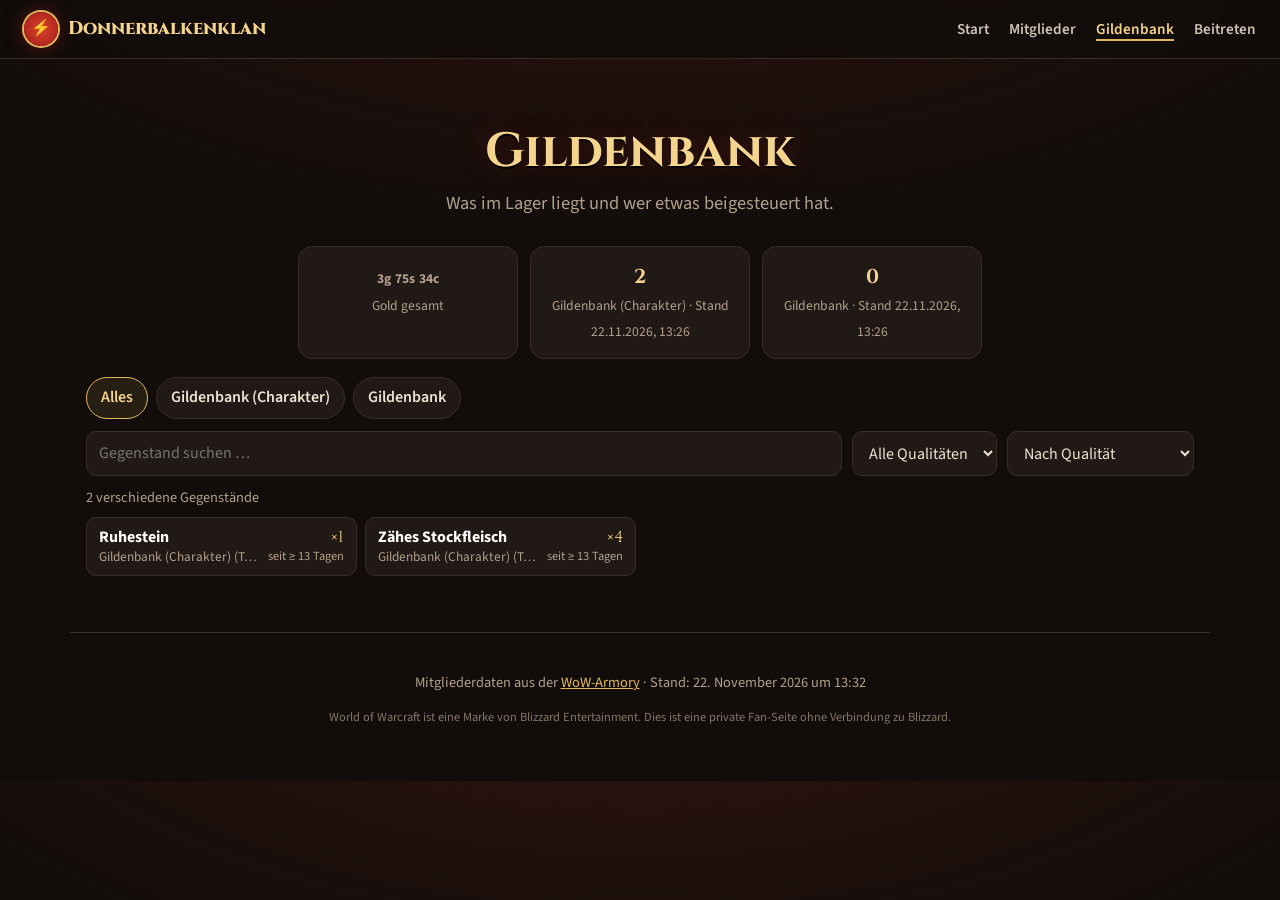
==== gildenbank.html @ c20947a8 "Eigene Seiten für Mitglieder und Gildenbank, Entnahmen nicht veröffentlichen - index.html: Start mit" ====
<!doctype html>
<html lang="de">
<head>
  <meta charset="utf-8">
  <meta name="viewport" content="width=device-width, initial-scale=1">
  <title>Gildenbank – Donnerbalkenklan</title>
  <meta name="description" content="Gildenbank des Donnerbalkenklans – Bestand, Spender und Einzahlungen.">
  <link rel="preconnect" href="https://fonts.googleapis.com">
  <link rel="preconnect" href="https://fonts.gstatic.com" crossorigin>
  <link href="https://fonts.googleapis.com/css2?family=Cinzel:wght@600;800&family=Source+Sans+3:wght@400;600;700&display=swap" rel="stylesheet">
  <link rel="stylesheet" href="style.css">
</head>
<body data-page="gildenbank" data-title="Gildenbank">
  <header class="nav">
    <a class="brand" href="index.html"><span class="crest" aria-hidden="true">⚡</span><span data-bind="name"></span></a>
    <nav>
      <a href="index.html" data-page="start">Start</a>
      <a href="mitglieder.html" data-page="mitglieder">Mitglieder</a>
      <a href="gildenbank.html" data-page="gildenbank" id="nav-bank" hidden>Gildenbank</a>
      <a href="index.html#beitreten">Beitreten</a>
    </nav>
  </header>

  <main id="top">
    <section class="page-head wrap">
      <h1>Gildenbank</h1>
      <p class="tagline">Was im Lager liegt und wer etwas beigesteuert hat.</p>
    </section>

    <p class="bank-empty wrap" id="bank-none" hidden>Noch keine Bankdaten hochgeladen.</p>

    <section id="gildenbank" class="wrap" hidden>
      <div class="bank-summary" id="bank-summary"></div>
      <div class="bank-sources" id="bank-sources" role="tablist" aria-label="Lagerort"></div>
      <div class="filters">
        <input type="search" id="b-search" placeholder="Gegenstand suchen …" aria-label="Gegenstand suchen">
        <select id="b-quality" aria-label="Qualität"><option value="">Alle Qualitäten</option></select>
        <select id="b-sort" aria-label="Sortierung">
          <option value="quality">Nach Qualität</option>
          <option value="name">Nach Name</option>
          <option value="oldest">Am längsten gelagert</option>
          <option value="newest">Zuletzt eingelagert</option>
          <option value="count">Größte Menge</option>
        </select>
      </div>
      <p class="count" id="b-count"></p>
      <div class="bank-grid" id="bank-items"></div>

      <div class="bank-log-wrap" id="bank-log-wrap" hidden>
        <div class="card">
          <h3>Größte Spender</h3>
          <ol class="donors" id="bank-donors"></ol>
        </div>
        <div class="card">
          <h3>Protokoll</h3>
          <div class="bank-sources" id="log-filter" role="tablist" aria-label="Protokoll filtern"></div>
          <ul class="bank-log" id="bank-log"></ul>
          <p class="log-note">Zeiten sind ungefähr – WoW gibt sie nur auf die Stunde genau an.</p>
          <button type="button" class="btn" id="log-more" hidden>Mehr anzeigen</button>
        </div>
      </div>
    </section>

  </main>

  <footer class="wrap footer">
    <p id="stand"></p>
    <p class="small">World of Warcraft ist eine Marke von Blizzard Entertainment. Dies ist eine private Fan-Seite ohne Verbindung zu Blizzard.</p>
  </footer>

  <script src="config.js"></script>
  <script src="data/roster.js"></script>
  <script src="data/bank.js"></script>
  <script src="app.js"></script>
</body>
</html>
---- style.css ----
:root {
  --bg: #120d0b;
  --bg-2: #1b1411;
  --card: #211915;
  --line: #3a2c24;
  --text: #eee3d3;
  --muted: #b3a08c;
  --gold: #e2b65c;
  --gold-2: #f5d48d;
  --red: #b3261e;
  --red-2: #d8432f;
  --radius: 14px;
  --head: "Cinzel", Georgia, serif;
  --body: "Source Sans 3", system-ui, sans-serif;
}

* { box-sizing: border-box; }
[hidden] { display: none !important; }
html { scroll-behavior: smooth; scroll-padding-top: 70px; }
body {
  margin: 0;
  background: var(--bg);
  background-image: radial-gradient(1200px 600px at 50% -200px, #3a1510 0%, transparent 70%);
  color: var(--text);
  font: 16px/1.6 var(--body);
}
a { color: var(--gold); }
h1, h2, h3 { font-family: var(--head); line-height: 1.2; margin: 0 0 .6em; }
h2 { color: var(--gold-2); font-size: 1.6rem; }
h3 { color: var(--gold); font-size: 1.05rem; letter-spacing: .03em; }

.wrap { max-width: 1140px; margin: 0 auto; padding: 0 16px; }
section.wrap { margin-top: 56px; }

/* Navigation */
.nav {
  position: sticky; top: 0; z-index: 10;
  display: flex; align-items: center; justify-content: space-between; gap: 16px;
  padding: 12px 24px;
  background: rgba(18, 13, 11, .88);
  backdrop-filter: blur(8px);
  border-bottom: 1px solid var(--line);
}
.brand { display: flex; align-items: center; gap: 10px; font-family: var(--head); font-weight: 800; color: var(--gold-2); text-decoration: none; font-size: 1.15rem; }
.crest { display: grid; place-items: center; width: 34px; height: 34px; border-radius: 50%; background: radial-gradient(circle, var(--red-2), var(--red) 70%); box-shadow: 0 0 0 2px var(--gold), 0 0 18px #b3261e88; font-size: 1rem; }
.nav nav { display: flex; gap: 20px; flex-wrap: wrap; }
.nav nav a { color: var(--text); text-decoration: none; font-weight: 600; font-size: .95rem; opacity: .85; }
.nav nav a:hover { color: var(--gold-2); opacity: 1; }
.nav nav a[aria-current="page"] { color: var(--gold-2); opacity: 1; box-shadow: inset 0 -2px 0 var(--gold); }

/* Kopf der Unterseiten */
.page-head { text-align: center; padding-top: 8px; }
.page-head h1 { font-size: clamp(1.8rem, 6vw, 3rem); color: var(--gold-2); text-shadow: 0 2px 0 #000, 0 0 30px #b3261e55; margin-bottom: 8px; }
.page-head .tagline { margin-bottom: 0; }
section.page-head + section.wrap, section.page-head + p + section.wrap { margin-top: 28px; }

/* Hero */
.hero { padding: 90px 16px 70px; text-align: center; border-bottom: 1px solid var(--line);
  background: linear-gradient(180deg, transparent, #120d0bcc 85%), repeating-linear-gradient(135deg, #ffffff05 0 2px, transparent 2px 14px); }
.hero-inner { max-width: 820px; margin: 0 auto; }
.eyebrow { text-transform: uppercase; letter-spacing: .18em; font-size: .8rem; color: var(--gold); font-weight: 700; margin: 0 0 12px; }
.hero h1 { font-size: clamp(1.5rem, 7vw, 4.6rem); overflow-wrap: anywhere; color: var(--gold-2); text-shadow: 0 2px 0 #000, 0 0 40px #b3261e66; margin-bottom: 16px; }
.tagline { font-size: 1.15rem; color: var(--muted); max-width: 640px; margin: 0 auto 32px; }
.kpis { display: grid; grid-template-columns: repeat(4, 1fr); gap: 12px; margin-bottom: 32px; }
.kpi { background: var(--card); border: 1px solid var(--line); border-radius: var(--radius); padding: 14px 10px; }
.kpi b { display: block; font-family: var(--head); font-size: 1.8rem; color: var(--gold-2); }
.kpi span { font-size: .85rem; color: var(--muted); }
.cta { display: flex; gap: 12px; justify-content: center; flex-wrap: wrap; }
.btn { display: inline-block; padding: 11px 22px; border-radius: 999px; border: 1px solid var(--gold); color: var(--gold-2); text-decoration: none; font-weight: 700; transition: .15s; }
.btn:hover { background: #e2b65c1a; }
.btn.primary { background: linear-gradient(180deg, var(--red-2), var(--red)); border-color: #e2b65c99; color: #fff; }
.btn.primary:hover { filter: brightness(1.12); }

/* Cards & grids */
.card { background: var(--card); border: 1px solid var(--line); border-radius: var(--radius); padding: 24px; }
.grid-2 { display: grid; grid-template-columns: 1.2fr 1fr; gap: 20px; }
.grid-3 { display: grid; grid-template-columns: repeat(3, 1fr); gap: 20px; }
.section-title { text-align: center; margin-bottom: 24px; }
.card.top { margin-top: 20px; }

#about p { margin: 0 0 1em; }
.schedule, .news { list-style: none; margin: 0; padding: 0; }
.schedule li { display: flex; gap: 12px; padding: 8px 0; border-top: 1px solid var(--line); }
.schedule li b { min-width: 92px; color: var(--gold); }
.schedule li span.t { color: var(--muted); min-width: 52px; }
.news li { padding: 12px 0; border-top: 1px solid var(--line); }
.news li:first-child { border-top: 0; padding-top: 0; }
.news time { font-size: .8rem; color: var(--muted); text-transform: uppercase; letter-spacing: .08em; }
.news h4 { margin: 2px 0 4px; font-size: 1.05rem; }
.news p { margin: 0; color: var(--muted); }

/* Bars */
.bars { display: grid; gap: 7px; }
.bar { display: grid; grid-template-columns: 120px 1fr 32px; align-items: center; gap: 8px; font-size: .9rem; }
.bar .label { white-space: nowrap; overflow: hidden; text-overflow: ellipsis; }
.bar .track, .bar .fill { display: block; }
.bar .track { height: 10px; background: #ffffff0d; border-radius: 99px; overflow: hidden; }
.bar .fill { height: 100%; border-radius: 99px; }
.bar .n { text-align: right; color: var(--muted); font-variant-numeric: tabular-nums; }

.histo { display: flex; align-items: flex-end; gap: 6px; height: 190px; padding-top: 18px; }
.histo .col { flex: 1; display: flex; flex-direction: column; align-items: center; justify-content: flex-end; height: 100%; gap: 4px; }
.histo .col .v { font-size: .78rem; color: var(--muted); }
.histo .col .b { width: 100%; border-radius: 6px 6px 2px 2px; background: linear-gradient(180deg, var(--gold), #8a5a1f); min-height: 2px; }
.histo .col .l { font-size: .72rem; color: var(--muted); white-space: nowrap; }

.toplist { margin: 0; padding: 0; list-style: none; display: grid; grid-template-columns: repeat(auto-fill, minmax(210px, 1fr)); gap: 10px; counter-reset: top; }
.toplist li { counter-increment: top; display: flex; align-items: center; gap: 10px; background: var(--bg-2); border: 1px solid var(--line); border-radius: 10px; padding: 10px 12px; }
.toplist li::before { content: counter(top); font-family: var(--head); color: var(--gold); font-size: 1.2rem; width: 22px; text-align: center; }
.toplist .who { display: flex; flex-direction: column; line-height: 1.25; min-width: 0; }
.toplist .who a { font-weight: 700; text-decoration: none; white-space: nowrap; overflow: hidden; text-overflow: ellipsis; }
.toplist .who small { color: var(--muted); }

/* Roster */
.filters { display: flex; flex-wrap: wrap; gap: 10px; margin-bottom: 10px; }
.filters input, .filters select { background: var(--card); color: var(--text); border: 1px solid var(--line); border-radius: 10px; padding: 9px 12px; font: inherit; }
.filters input[type=search] { flex: 1 1 220px; }
.filters .minlvl { display: flex; align-items: center; gap: 6px; color: var(--muted); font-size: .9rem; }
.filters .minlvl input { width: 70px; }
.count { color: var(--muted); font-size: .9rem; margin: 0 0 8px; }
.table-wrap { overflow-x: auto; border: 1px solid var(--line); border-radius: var(--radius); background: var(--card); }
/* Die Tabelle scrollt in sich, die Kopfzeile bleibt stehen */
.table-wrap { max-height: 75vh; overflow-y: auto; }
@media (min-width: 700px) {
  .table-wrap { max-height: calc(100vh - 230px); min-height: 360px; }
}
table { width: 100%; border-collapse: collapse; font-size: .95rem; }
th, td { padding: 10px 14px; text-align: left; white-space: nowrap; }
th { position: sticky; top: 0; background: var(--bg-2); color: var(--gold); font-family: var(--head); font-size: .85rem; cursor: pointer; user-select: none; border-bottom: 1px solid var(--line); }
th:hover { color: var(--gold-2); }
th.asc::after { content: " ▲"; font-size: .7em; }
th.desc::after { content: " ▼"; font-size: .7em; }
td { border-top: 1px solid #ffffff0a; }
tbody tr:hover { background: #ffffff08; }
.num { text-align: right; font-variant-numeric: tabular-nums; }
td a { text-decoration: none; font-weight: 700; }
td a:hover { text-decoration: underline; }
.lvl-max { color: var(--gold-2); font-weight: 700; }
.dot { display: inline-block; width: 9px; height: 9px; border-radius: 50%; margin-right: 7px; vertical-align: middle; }
.rank-0, .rank-1 { color: var(--gold); font-weight: 600; }

/* Gildenbank */
.bank-summary { display: flex; flex-wrap: wrap; justify-content: center; gap: 12px; margin-bottom: 18px; }
.bank-summary .kpi { flex: 0 1 220px; min-width: 140px; text-align: center; }
.bank-summary .kpi b { font-size: 1.25rem; }
.bank-summary .kpi.money b { font-family: var(--body); font-weight: 700; }
.gold { color: #ffd700; } .silver { color: #c7c7cf; } .copper { color: #d0804a; }
.bank-sources { display: flex; flex-wrap: wrap; gap: 8px; margin-bottom: 12px; }
.bank-sources button { background: var(--card); color: var(--text); border: 1px solid var(--line); border-radius: 999px; padding: 7px 14px; font: inherit; font-weight: 600; cursor: pointer; }
.bank-sources button[aria-selected="true"] { border-color: var(--gold); color: var(--gold-2); background: #e2b65c1a; }
.bank-grid { display: grid; grid-template-columns: repeat(auto-fill, minmax(250px, 1fr)); gap: 8px; }
.bank-item { display: flex; align-items: baseline; justify-content: space-between; gap: 10px; background: var(--card); border: 1px solid var(--line); border-radius: 10px; padding: 9px 12px; min-width: 0; }
.bank-item .nm { display: flex; flex-direction: column; min-width: 0; line-height: 1.3; }
.bank-item .nm b { white-space: nowrap; overflow: hidden; text-overflow: ellipsis; }
.bank-item .nm small { color: var(--muted); white-space: nowrap; overflow: hidden; text-overflow: ellipsis; }
.bank-item .side { display: flex; flex-direction: column; align-items: flex-end; line-height: 1.3; flex-shrink: 0; }
.bank-item .qty { font-family: var(--head); color: var(--gold-2); white-space: nowrap; }
.bank-item .age { color: var(--muted); font-size: .78rem; white-space: nowrap; cursor: help; }
.bank-item .age.old { color: #e0894a; }
.bank-empty { grid-column: 1 / -1; text-align: center; color: var(--muted); padding: 24px; }

/* Gildenbank-Protokoll */
.bank-log-wrap { display: grid; grid-template-columns: 1fr 1.7fr; gap: 20px; margin-top: 28px; align-items: start; }
.bank-log-wrap .card { min-width: 0; }
.donors { list-style: none; margin: 0; padding: 0; counter-reset: d; }
.donors li { counter-increment: d; display: grid; grid-template-columns: 24px 1fr; column-gap: 8px; padding: 8px 0; border-top: 1px solid var(--line); }
.donors li:first-child { border-top: 0; }
.donors li::before { content: counter(d); grid-row: span 2; font-family: var(--head); color: var(--gold); font-size: 1.1rem; }
.donors li.bank-empty::before { content: none; }
.donors .who a, .donors .who b { font-weight: 700; text-decoration: none; }
.donors .what { font-size: .88rem; color: var(--muted); }
.bank-log { list-style: none; margin: 0; padding: 0; }
.bank-log li { display: flex; flex-direction: column; padding: 8px 0 8px 12px; border-top: 1px solid var(--line); border-left: 3px solid #4a8f3a; margin-top: -1px; }
.bank-log li.bank-empty { border-left: 0; }
.bank-log li a { font-weight: 700; text-decoration: none; }
.bank-log li small { color: var(--muted); font-size: .8rem; cursor: help; }
.log-note { color: var(--muted); font-size: .78rem; opacity: .75; margin: 10px 0 0; }
#log-more { margin-top: 12px; }

.join { text-align: center; padding: 40px 24px; background: linear-gradient(180deg, #3a151033, transparent), var(--card); }
.join p { max-width: 620px; margin: 0 auto 20px; color: var(--muted); }

.footer { margin-top: 56px; padding-top: 24px; padding-bottom: 40px; border-top: 1px solid var(--line); color: var(--muted); text-align: center; font-size: .9rem; }
.footer .small { font-size: .78rem; opacity: .7; }

@media (max-width: 900px) {
  .grid-2, .grid-3, .bank-log-wrap { grid-template-columns: 1fr; }
  .kpis { grid-template-columns: repeat(2, 1fr); }
}
@media (max-width: 560px) {
  .nav { padding: 10px 16px; }
  .nav nav { gap: 14px; flex-wrap: nowrap; overflow-x: auto; scrollbar-width: none; min-width: 0; }
  .nav nav a { white-space: nowrap; }
  .bank-summary .kpi { flex: 1 1 140px; }
  .nav nav a { font-size: .85rem; }
  .brand span:last-child { display: none; }
  .hero { padding: 60px 16px 50px; }
  .bar { grid-template-columns: 96px 1fr 28px; }
}
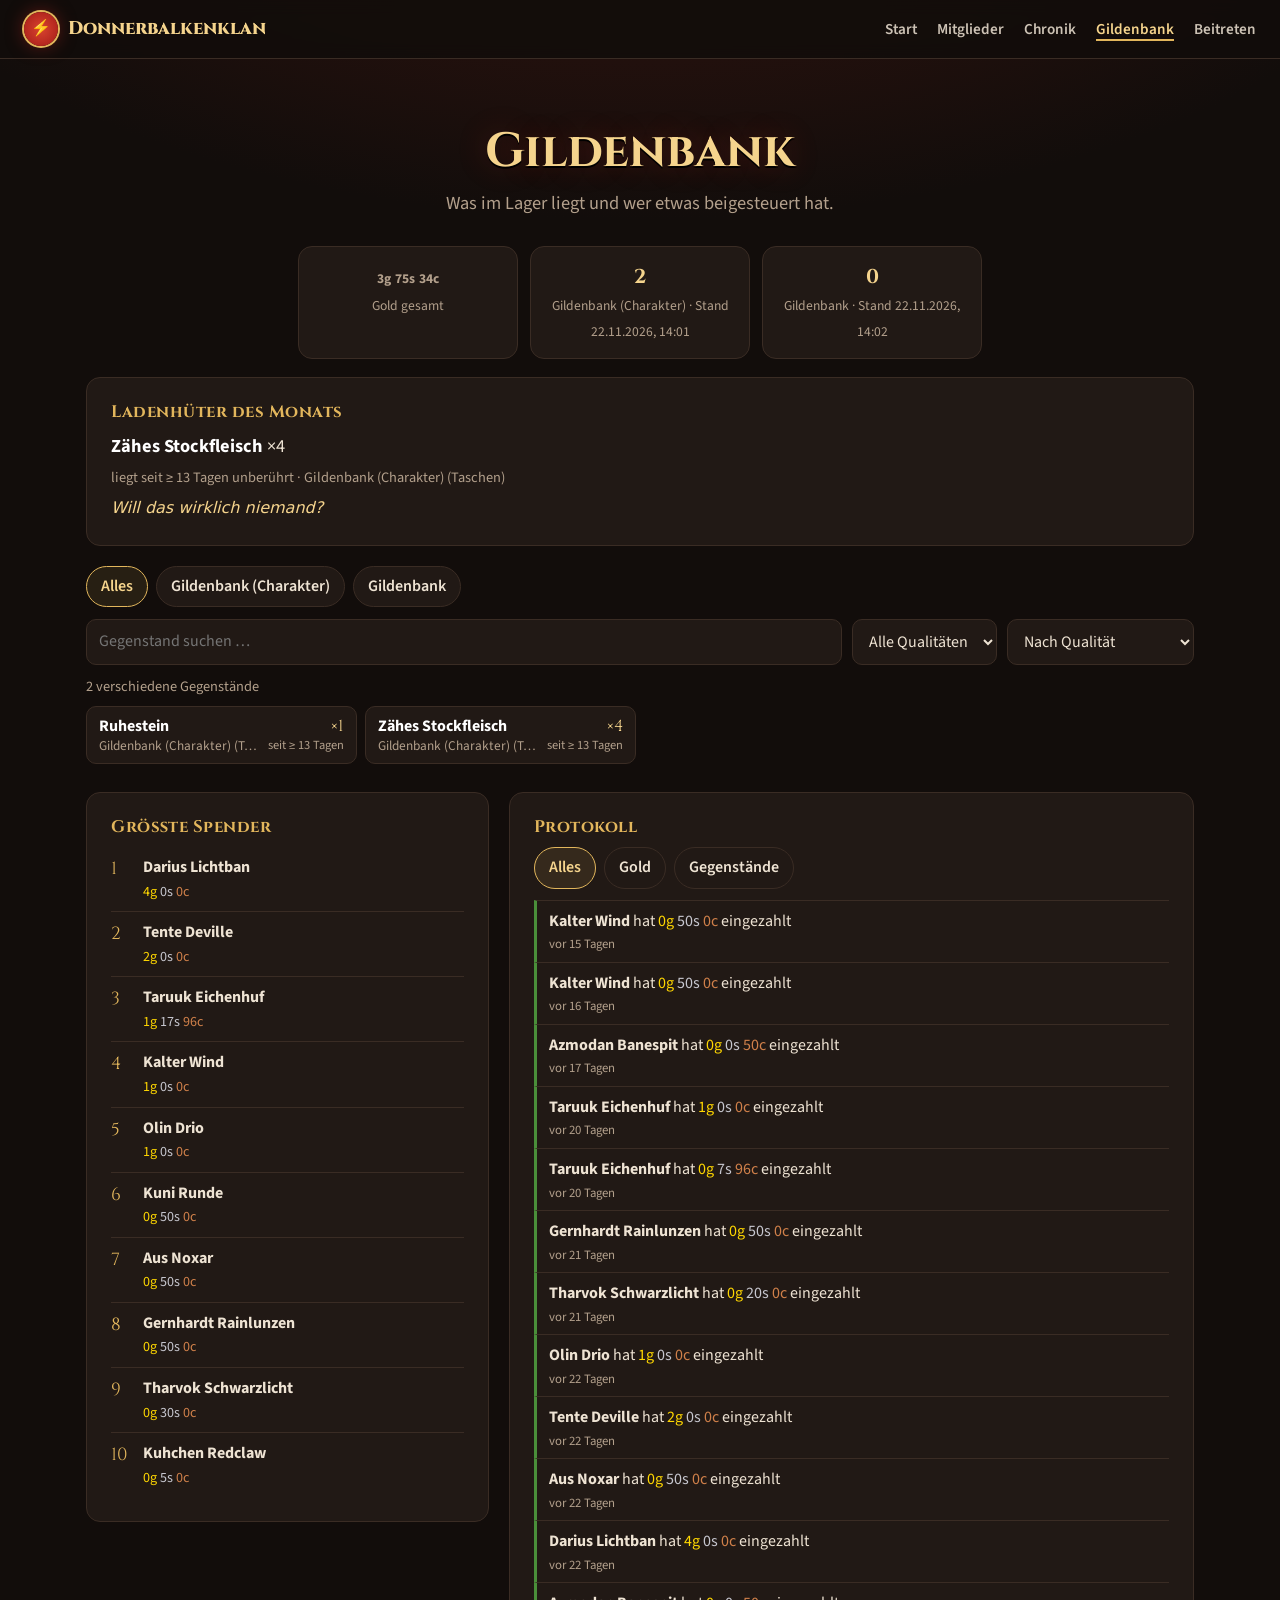
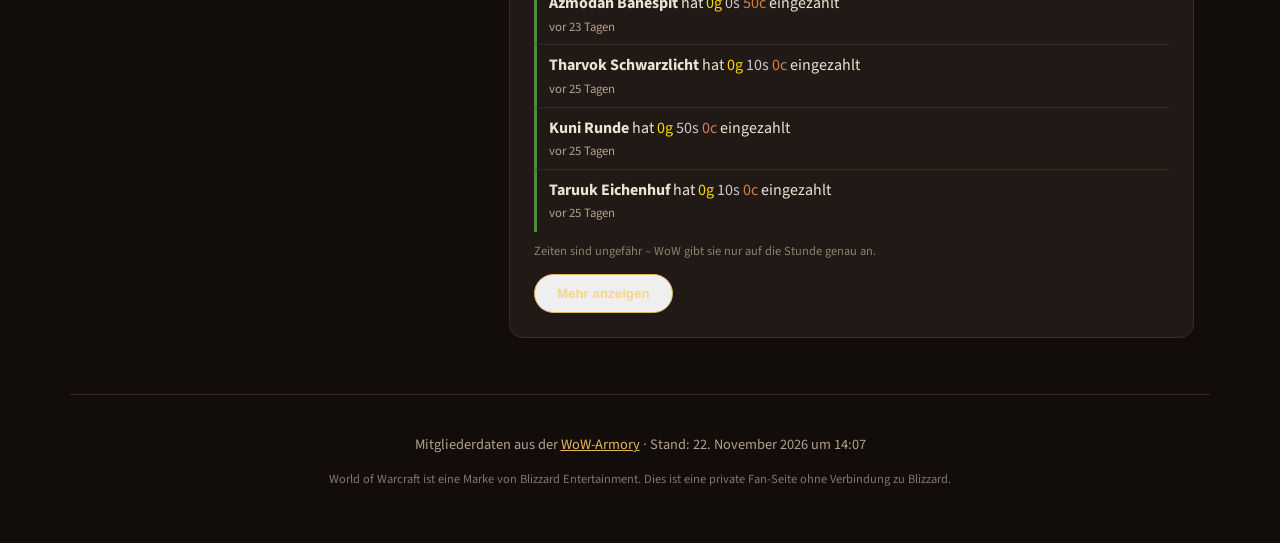
==== commit 53d5f34f: "Chronik, Spielereien auf der Startseite, Ingame-Termine und Mitgliederecke - Verlauf der Mitgliederl" ====
--- a/gildenbank.html
+++ b/gildenbank.html
@@ -16,6 +16,7 @@
     <nav>
       <a href="index.html" data-page="start">Start</a>
       <a href="mitglieder.html" data-page="mitglieder">Mitglieder</a>
+      <a href="chronik.html" data-page="chronik">Chronik</a>
       <a href="gildenbank.html" data-page="gildenbank" id="nav-bank" hidden>Gildenbank</a>
       <a href="index.html#beitreten">Beitreten</a>
     </nav>
@@ -31,6 +32,18 @@
 
     <section id="gildenbank" class="wrap" hidden>
       <div class="bank-summary" id="bank-summary"></div>
+
+      <div class="bank-top">
+        <div class="card shelf-strip" id="shelf-card" hidden>
+          <h3>Ladenhüter des Monats</h3>
+          <div id="shelf"></div>
+        </div>
+        <div class="card corner" id="corner" hidden>
+          <h3>Mitgliederecke</h3>
+          <div id="corner-body"></div>
+        </div>
+      </div>
+
       <div class="bank-sources" id="bank-sources" role="tablist" aria-label="Lagerort"></div>
       <div class="filters">
         <input type="search" id="b-search" placeholder="Gegenstand suchen …" aria-label="Gegenstand suchen">
@@ -71,6 +84,7 @@
   <script src="config.js"></script>
   <script src="data/roster.js"></script>
   <script src="data/bank.js"></script>
+  <script src="data/history.js"></script>
   <script src="app.js"></script>
 </body>
 </html>
--- a/style.css
+++ b/style.css
@@ -177,6 +177,115 @@
 .log-note { color: var(--muted); font-size: .78rem; opacity: .75; margin: 10px 0 0; }
 #log-more { margin-top: 12px; }
 
+/* Heute im Klan */
+.spot { display: flex; flex-direction: column; }
+.spot h3 { margin-bottom: 12px; }
+.spot .more { margin-top: auto; padding-top: 12px; font-weight: 600; text-decoration: none; font-size: .92rem; }
+.spot .more:hover { text-decoration: underline; }
+.motd-name { margin: 0; font-family: var(--head); font-size: 1.35rem; line-height: 1.25; }
+.motd-name a { text-decoration: none; }
+.motd-meta { margin: 4px 0 10px; color: var(--muted); font-size: .92rem; }
+.motd-facts { list-style: none; margin: 0 0 10px; padding: 0; font-size: .92rem; }
+.motd-facts li::before { content: "⚡ "; color: var(--gold); }
+.quip { margin: 6px 0 0; color: var(--gold-2); font-style: italic; }
+.shelf-item { margin: 0; font-size: 1.15rem; }
+.shelf-meta { margin: 4px 0 0; color: var(--muted); font-size: .9rem; }
+.discord-online { display: inline-flex; align-items: center; gap: 8px; margin-top: 18px; padding: 6px 14px; border-radius: 999px; background: #5865f21f; border: 1px solid #5865f266; color: var(--text); text-decoration: none; font-size: .92rem; }
+.discord-online:hover { background: #5865f233; }
+.discord-online b { color: #fff; }
+.pulse { width: 9px; height: 9px; border-radius: 50%; background: #3ba55d; box-shadow: 0 0 0 0 #3ba55d99; animation: pulse 2s infinite; }
+@keyframes pulse { 70% { box-shadow: 0 0 0 8px #3ba55d00; } 100% { box-shadow: 0 0 0 0 #3ba55d00; } }
+@media (prefers-reduced-motion: reduce) { .pulse { animation: none; } }
+
+/* Ranglisten (Aufsteiger, Ruhmeshalle) */
+.rank-list { list-style: none; margin: 0; padding: 0; counter-reset: r; }
+.rank-list li { counter-increment: r; display: flex; align-items: center; gap: 10px; padding: 8px 0; border-top: 1px solid var(--line); }
+.rank-list li:first-child { border-top: 0; }
+.rank-list li::before { content: counter(r); font-family: var(--head); color: var(--gold); width: 22px; text-align: center; flex-shrink: 0; }
+.rank-list li.empty { color: var(--muted); }
+.rank-list li.empty::before { content: none; }
+.rank-list .who { display: flex; flex-direction: column; line-height: 1.3; min-width: 0; flex: 1; }
+.rank-list .who a, .rank-list .who b { font-weight: 700; text-decoration: none; overflow: hidden; text-overflow: ellipsis; white-space: nowrap; }
+.rank-list .who small { color: var(--muted); }
+.rank-list .gain { font-family: var(--head); color: #7fd36a; }
+.rank-list.compact li { padding: 6px 0; }
+.card-sub { color: var(--muted); margin: -6px 0 14px; font-size: .92rem; }
+.chronik-since { color: var(--muted); font-size: .85rem; margin: 6px 0 0; }
+.joins { display: grid; grid-template-columns: 1fr 1fr; gap: 16px; }
+.plain-list { list-style: none; margin: 0; padding: 0; }
+.plain-list li { display: flex; flex-direction: column; padding: 7px 0; border-top: 1px solid var(--line); line-height: 1.3; }
+.plain-list li:first-child { border-top: 0; }
+.plain-list li a, .plain-list li b { font-weight: 700; text-decoration: none; }
+.plain-list li small { color: var(--muted); }
+.plain-list li.empty { color: var(--muted); }
+#chronik .card.hall, #chronik .card.growth { margin-top: 20px; }
+.hall-grid { margin-top: 4px; }
+.hall-classes { list-style: none; margin: 0; padding: 0; }
+.hall-classes li { display: grid; grid-template-columns: 16px 110px 1fr; align-items: center; gap: 6px; padding: 7px 0; border-top: 1px solid var(--line); }
+.hall-classes li:first-child { border-top: 0; }
+.hall-classes .dot { margin: 0; }
+.hall-classes .cl { color: var(--muted); font-size: .92rem; }
+.hall-classes .who { display: flex; flex-direction: column; line-height: 1.3; min-width: 0; }
+.hall-classes .who a, .hall-classes .who b { font-weight: 700; text-decoration: none; }
+.hall-classes .who small { color: var(--muted); }
+.hall-classes .free { color: var(--muted); font-style: italic; }
+
+/* Diagramme */
+.chart { position: relative; margin: 0; outline: none; }
+.chart:focus-visible { box-shadow: 0 0 0 2px var(--gold); border-radius: 8px; }
+.chart figcaption { font-family: var(--head); color: var(--gold); font-size: .95rem; margin-bottom: 4px; }
+.chart svg { display: block; width: 100%; height: auto; overflow: visible; touch-action: pan-y; }
+.chart .grid { stroke: #ffffff14; stroke-width: 1; }
+.chart .ax { fill: var(--muted); font-size: 12px; font-family: var(--body); }
+.chart .ln { fill: none; stroke: var(--gold); stroke-width: 2; stroke-linejoin: round; stroke-linecap: round; }
+.chart .pt { fill: var(--gold-2); stroke: var(--card); stroke-width: 2; }
+.chart .xh { stroke: var(--muted); stroke-width: 1; }
+.chart .tip { position: absolute; top: 22px; transform: translateX(-50%); background: var(--bg); border: 1px solid var(--line); border-radius: 8px; padding: 5px 10px; pointer-events: none; display: flex; flex-direction: column; line-height: 1.25; white-space: nowrap; }
+.chart .tip b { color: var(--text); font-size: 1rem; }
+.chart .tip span { color: var(--muted); font-size: .8rem; }
+.growth .grid-2 { grid-template-columns: 1fr 1fr; }
+.chart-table { margin-top: 14px; }
+.chart-table summary { cursor: pointer; color: var(--gold); font-weight: 600; }
+.chart-table .table-wrap { margin-top: 10px; max-height: 320px; min-height: 0; }
+
+/* Termine aus dem Ingame-Kalender */
+#events-box { margin-bottom: 18px; }
+.events { list-style: none; margin: 0; padding: 0; }
+.events li { display: flex; gap: 12px; padding: 8px 0; border-top: 1px solid var(--line); }
+.events li b { min-width: 92px; color: var(--gold); }
+.events li .t { color: var(--muted); min-width: 52px; }
+.tag { display: inline-block; font-size: .72rem; padding: 1px 7px; border-radius: 99px; border: 1px solid var(--line); color: var(--muted); font-style: normal; vertical-align: 1px; }
+
+/* Abzeichen in der Mitgliederliste */
+.badge { margin-left: 6px; font-size: .78rem; cursor: help; }
+.badge.new { padding: 1px 7px; border-radius: 99px; background: #4a8f3a33; color: #8fd47c; font-weight: 700; text-transform: uppercase; letter-spacing: .05em; font-size: .68rem; vertical-align: 1px; }
+
+/* Gildenbank: Ladenhüter & Mitgliederecke */
+.bank-top { display: grid; grid-template-columns: 1fr 1.4fr; gap: 20px; margin-bottom: 20px; }
+.bank-top:not(:has(> :not([hidden]))) { display: none; }
+.bank-top:has(> [hidden]) { grid-template-columns: 1fr; }
+.corner p { margin: 0 0 12px; }
+.corner h4 { margin: 16px 0 6px; font-family: var(--head); color: var(--gold); font-size: .92rem; }
+.corner-user { display: flex; align-items: center; gap: 10px; flex-wrap: wrap; }
+.corner-user img { border-radius: 50%; }
+.corner-char { display: flex; align-items: center; gap: 8px; color: var(--muted); font-size: .92rem; flex-wrap: wrap; }
+.corner-char input { flex: 1 1 200px; background: var(--bg-2); color: var(--text); border: 1px solid var(--line); border-radius: 10px; padding: 7px 10px; font: inherit; }
+.corner-msg { min-height: 1.2em; color: #8fd47c; font-size: .85rem; margin: 6px 0 0 !important; }
+.btn.discord-btn { background: #5865f2; border-color: #5865f2; color: #fff; }
+.linkish { background: none; border: 0; padding: 0; color: var(--gold); font: inherit; font-size: .85rem; cursor: pointer; text-decoration: underline; }
+.need-list { list-style: none; margin: 0; padding: 0; }
+.need-list li { display: flex; gap: 10px; align-items: baseline; flex-wrap: wrap; padding: 6px 0; border-top: 1px solid var(--line); }
+.need-list li:first-child { border-top: 0; }
+.need-list li small { color: var(--muted); }
+.need-list li > .linkish { margin-left: auto; }
+.need-list li.group { flex-direction: column; gap: 2px; }
+.need-list li.group > span { display: flex; flex-wrap: wrap; gap: 4px 14px; font-size: .9rem; }
+.need-list li.empty { color: var(--muted); }
+.need-btn { margin-top: 4px; background: transparent; color: var(--gold-2); border: 1px solid #e2b65c66; border-radius: 99px; padding: 1px 10px; font: inherit; font-size: .78rem; font-weight: 600; cursor: pointer; white-space: nowrap; }
+.need-btn:hover { background: #e2b65c1a; }
+.need-btn.on { background: #4a8f3a33; border-color: #4a8f3a; color: #8fd47c; }
+.need-count { color: var(--gold); font-size: .78rem; white-space: nowrap; }
+
 .join { text-align: center; padding: 40px 24px; background: linear-gradient(180deg, #3a151033, transparent), var(--card); }
 .join p { max-width: 620px; margin: 0 auto 20px; color: var(--muted); }
 
@@ -184,7 +293,7 @@
 .footer .small { font-size: .78rem; opacity: .7; }
 
 @media (max-width: 900px) {
-  .grid-2, .grid-3, .bank-log-wrap { grid-template-columns: 1fr; }
+  .grid-2, .grid-3, .bank-log-wrap, .bank-top { grid-template-columns: 1fr; }
   .kpis { grid-template-columns: repeat(2, 1fr); }
 }
 @media (max-width: 560px) {
@@ -196,4 +305,6 @@
   .brand span:last-child { display: none; }
   .hero { padding: 60px 16px 50px; }
   .bar { grid-template-columns: 96px 1fr 28px; }
-}
+  .joins, .growth .grid-2 { grid-template-columns: 1fr; }
+  .hall-classes li { grid-template-columns: 16px 92px 1fr; }
+}
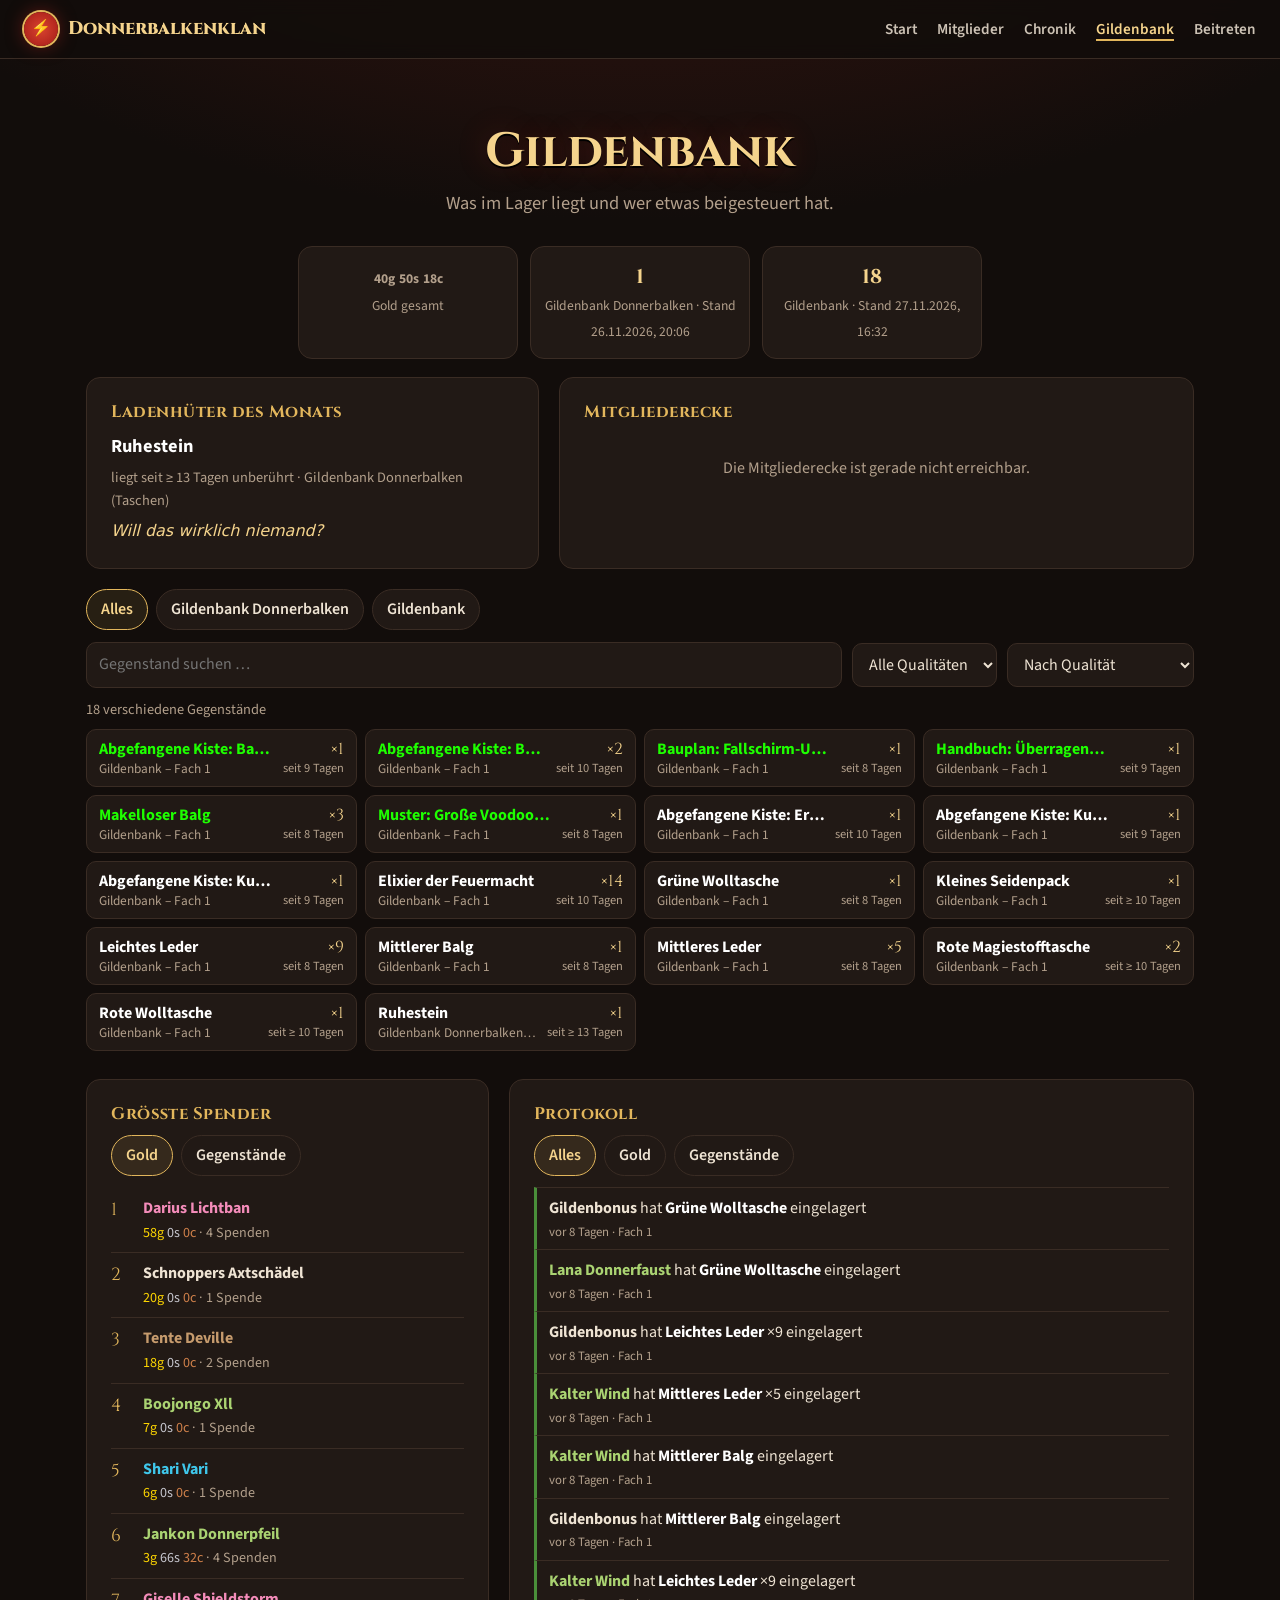
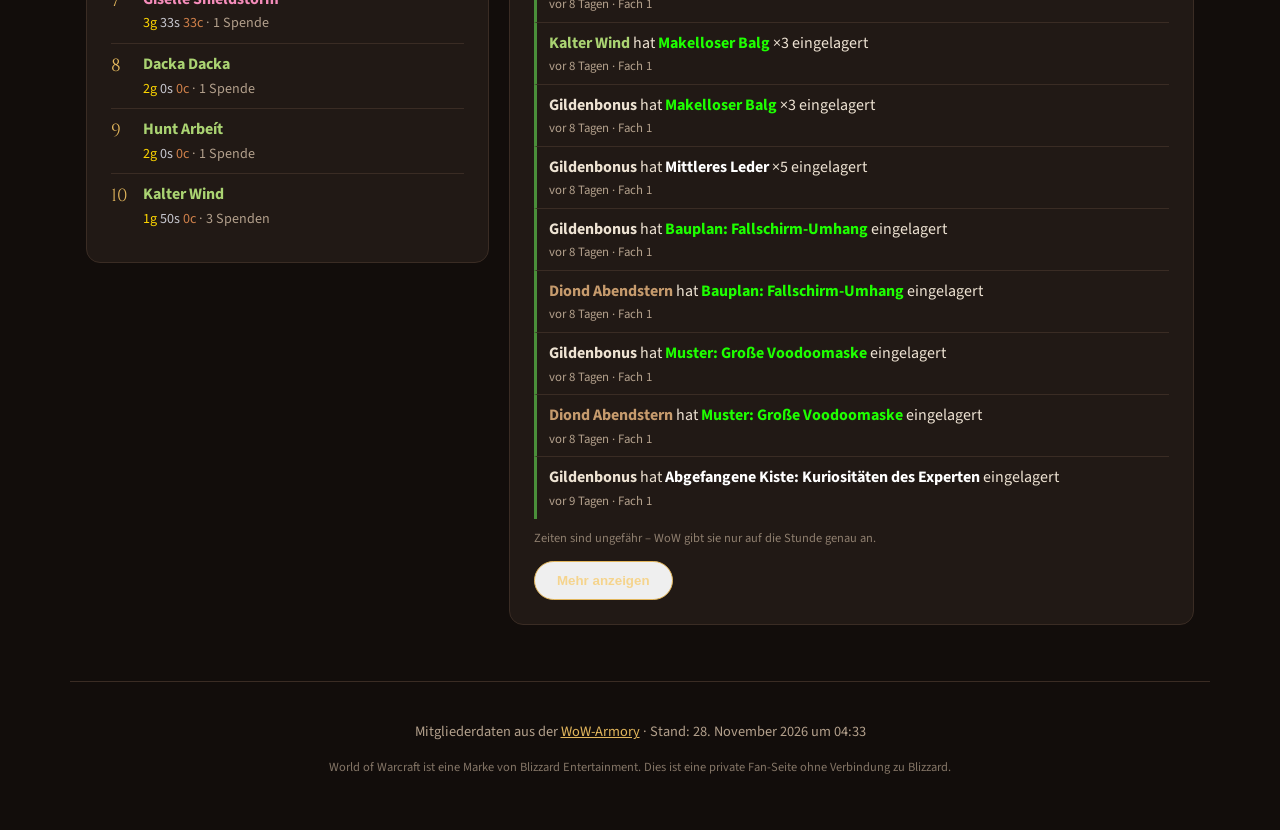
==== commit 963ecd49: "Gildenbank: eigene Rangliste für eingelagerte Gegenstände "Größte Spender" hat jetzt Reiter für Gold" ====
--- a/gildenbank.html
+++ b/gildenbank.html
@@ -62,6 +62,7 @@
       <div class="bank-log-wrap" id="bank-log-wrap" hidden>
         <div class="card">
           <h3>Größte Spender</h3>
+          <div class="bank-sources" id="donor-tabs" role="tablist" aria-label="Spender nach Gold oder Gegenständen"></div>
           <ol class="donors" id="bank-donors"></ol>
         </div>
         <div class="card">
--- a/style.css
+++ b/style.css
@@ -112,7 +112,16 @@
 .toplist .who small { color: var(--muted); }
 
 /* Roster */
-.filters { display: flex; flex-wrap: wrap; gap: 10px; margin-bottom: 10px; }
+.filter-box { margin-bottom: 10px; }
+.filter-box summary { display: inline-flex; align-items: center; gap: 10px; cursor: pointer; list-style: none; padding: 7px 14px; border: 1px solid var(--line); border-radius: 999px; background: var(--card); font-weight: 600; color: var(--gold-2); user-select: none; }
+.filter-box summary::-webkit-details-marker { display: none; }
+.filter-box summary::before { content: "▸"; color: var(--gold); transition: transform .15s; }
+.filter-box[open] summary::before { transform: rotate(90deg); }
+.filter-box summary:hover { border-color: var(--gold); }
+.filter-box summary small { color: #8fd47c; font-weight: 700; font-size: .8rem; }
+.filter-box[open] summary { margin-bottom: 10px; }
+.filters { display: flex; flex-wrap: wrap; align-items: center; gap: 10px; margin-bottom: 10px; }
+.filter-box .filters { margin-bottom: 0; }
 .filters input, .filters select { background: var(--card); color: var(--text); border: 1px solid var(--line); border-radius: 10px; padding: 9px 12px; font: inherit; }
 .filters input[type=search] { flex: 1 1 220px; }
 .filters .minlvl { display: flex; align-items: center; gap: 6px; color: var(--muted); font-size: .9rem; }
@@ -254,6 +263,7 @@
 .events li { display: flex; gap: 12px; padding: 8px 0; border-top: 1px solid var(--line); }
 .events li b { min-width: 92px; color: var(--gold); }
 .events li .t { color: var(--muted); min-width: 52px; }
+.events li.empty { color: var(--muted); }
 .tag { display: inline-block; font-size: .72rem; padding: 1px 7px; border-radius: 99px; border: 1px solid var(--line); color: var(--muted); font-style: normal; vertical-align: 1px; }
 
 /* Abzeichen in der Mitgliederliste */
